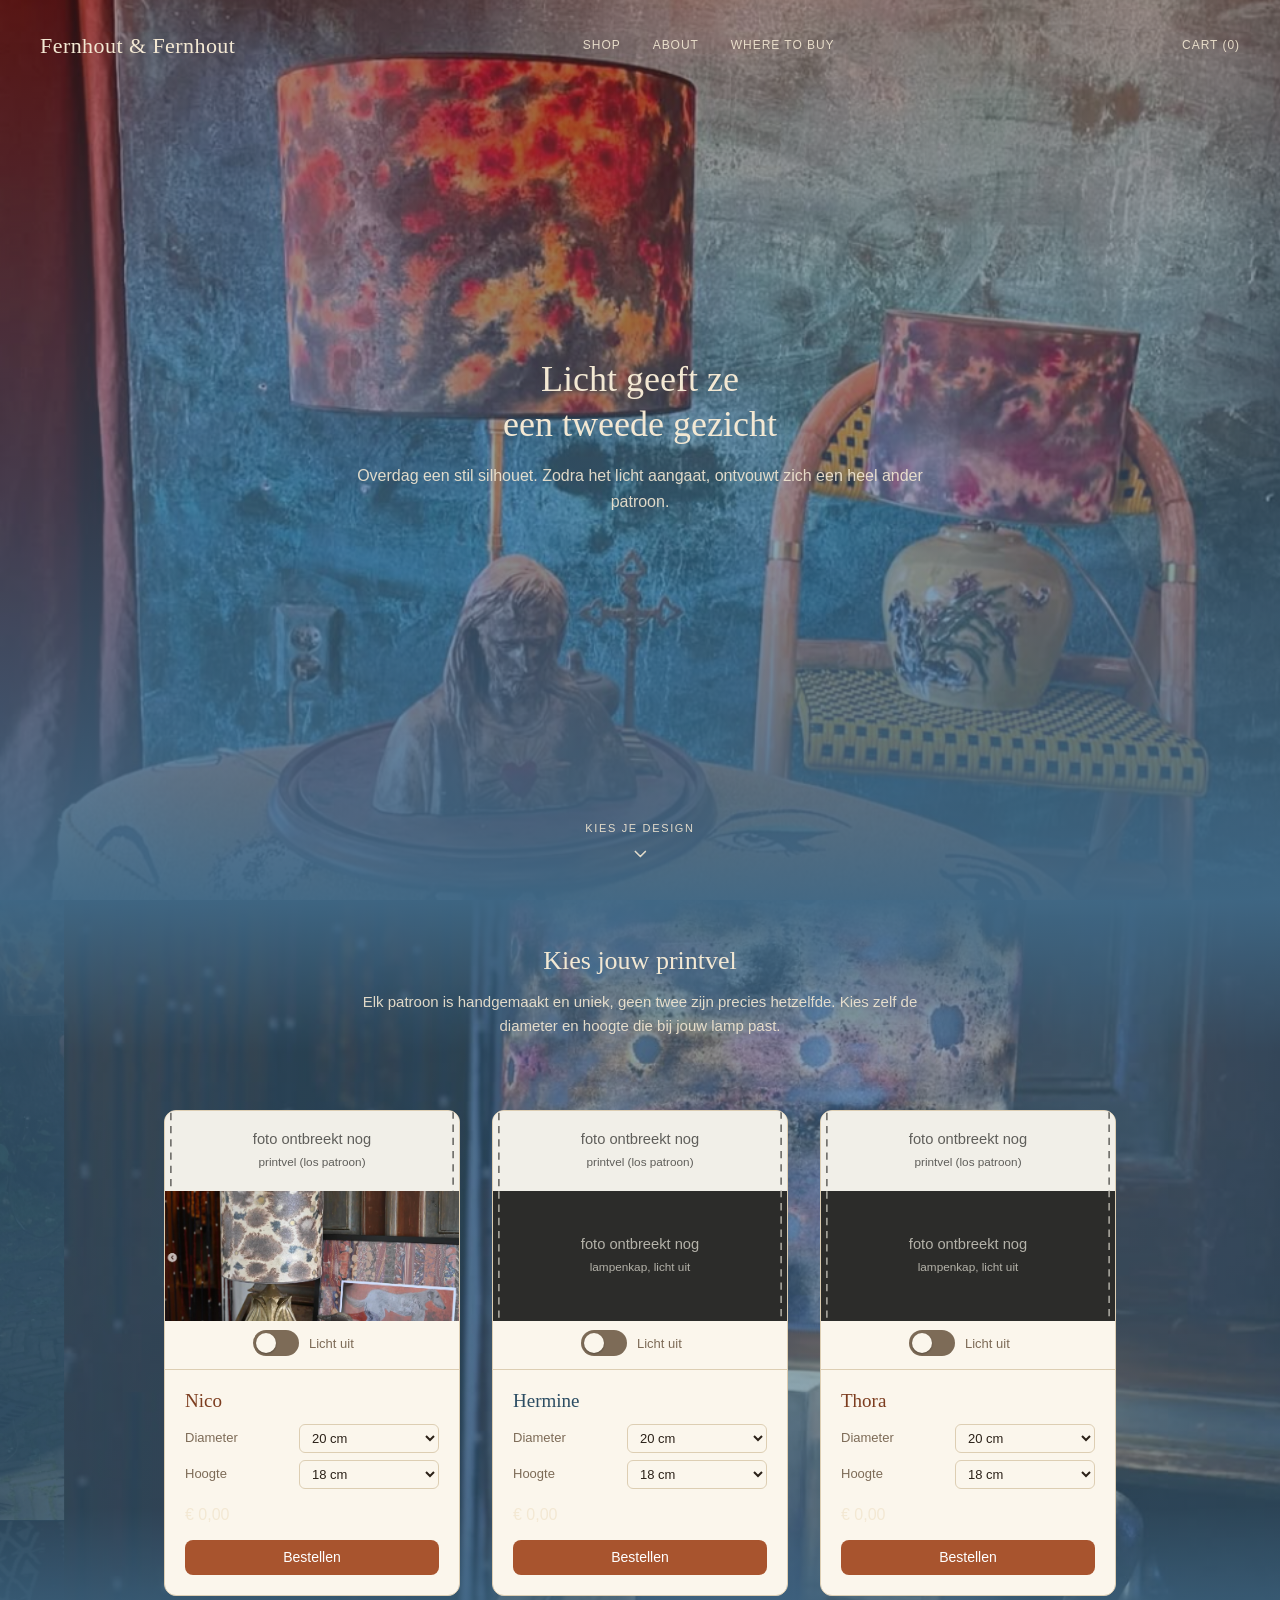
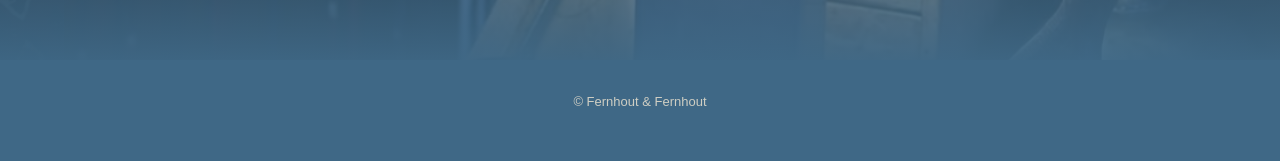
==== index.html @ 8472c324 "Add files via upload" ====
<!DOCTYPE html>
<html lang="nl">
<head>
  <meta charset="UTF-8" />
  <meta name="viewport" content="width=device-width, initial-scale=1.0" />
  <meta name="robots" content="noindex, nofollow" />
  <title>Fernhout & Fernhout - Handgemaakte lampenkappen</title>
  <link rel="stylesheet" href="css/style.css?v=15" />
</head>
<body>
  <section class="hero">
    <div class="hero-overlay"></div>
    <nav class="hero-nav">
      <div class="hero-logo">Fernhout &amp; Fernhout</div>
      <div class="hero-links">
        <a href="#catalog">Shop</a>
        <a href="#about">About</a>
        <a href="#where-to-buy">Where to buy</a>
      </div>
      <a href="#cart" class="hero-cart">Cart (0)</a>
    </nav>
    <div class="hero-content">
      <h1>Licht geeft ze<br />een tweede gezicht</h1>
      <p>Overdag een stil silhouet. Zodra het licht aangaat, ontvouwt zich een heel ander patroon.</p>
    </div>
    <a href="#catalog" class="scroll-cue">
      <span>Kies je design</span>
      <svg viewBox="0 0 24 24" width="20" height="20" fill="none" stroke="currentColor" stroke-width="2">
        <path d="M6 9l6 6 6-6" stroke-linecap="round" stroke-linejoin="round" />
      </svg>
    </a>
  </section>

  <section class="catalog-section">
    <div class="catalog-photo-overlay"></div>
    <section class="catalog-intro">
      <h2>Kies jouw printvel</h2>
      <p>Elk patroon is handgemaakt en uniek, geen twee zijn precies hetzelfde. Kies zelf de diameter en hoogte die bij jouw lamp past.</p>
    </section>

    <main class="catalog" id="catalog"></main>
  </section>

  <section id="about"></section>
  <section id="where-to-buy"></section>

  <footer>
    &copy; Fernhout & Fernhout
  </footer>

  <script src="js/products.js?v=7"></script>
  <script src="js/app.js?v=6"></script>
</body>
</html>
---- css/style.css ----
:root {
  --paper: #ede2ce;
  --ink: #2b2118;
  --muted: #7d6b57;
  --accent: #a8542e;
  --accent-dark: #7c3d1f;
  --ochre: #c98a2e;
  --border: #ddceb3;
  --bordeaux: #502021;
  --bordeaux-dark: #341113;
  --cream: #f3e8d3;
  --petrol: #3f6886;
  --petrol-dark: #2c4d63;
}

* {
  box-sizing: border-box;
}

body {
  margin: 0;
  font-family: -apple-system, BlinkMacSystemFont, "Segoe UI", sans-serif;
  background: var(--petrol);
  color: var(--cream);
  line-height: 1.6;
}

.hero-nav {
  position: absolute;
  top: 0;
  left: 0;
  right: 0;
  z-index: 2;
  display: flex;
  align-items: center;
  justify-content: space-between;
  padding: 1.75rem 2.5rem;
}

.hero-logo {
  font-family: Georgia, "Times New Roman", serif;
  font-size: 22px;
  color: var(--cream);
  letter-spacing: 0.02em;
}

.hero-links {
  display: flex;
  gap: 2rem;
}

.hero-links a,
.hero-cart {
  color: var(--cream);
  text-decoration: none;
  font-size: 12px;
  letter-spacing: 0.08em;
  text-transform: uppercase;
  opacity: 0.9;
}

.hero-links a:hover,
.hero-cart:hover {
  opacity: 1;
  text-decoration: underline;
}

.scroll-cue {
  position: absolute;
  left: 50%;
  bottom: 2.25rem;
  transform: translateX(-50%);
  z-index: 2;
  display: flex;
  flex-direction: column;
  align-items: center;
  gap: 0.4rem;
  color: var(--cream);
  text-decoration: none;
  font-size: 11px;
  letter-spacing: 0.15em;
  text-transform: uppercase;
  opacity: 0.9;
  animation: bounce 2s infinite;
}

.scroll-cue:hover {
  opacity: 1;
}

@keyframes bounce {
  0%, 100% {
    transform: translate(-50%, 0);
  }
  50% {
    transform: translate(-50%, 8px);
  }
}

.hero {
  position: relative;
  min-height: 100vh;
  display: flex;
  align-items: center;
  justify-content: center;
  background-image: url("../images/hero-interior.png");
  background-size: cover;
  background-position: center;
}

.hero-overlay {
  position: absolute;
  inset: 0;
  background: linear-gradient(
    180deg,
    rgba(80, 32, 33, 0.5) 0%,
    rgba(63, 104, 134, 0.55) 55%,
    rgba(63, 104, 134, 0.97) 100%
  );
}

.hero-content {
  position: relative;
  text-align: center;
  color: var(--cream);
  padding: 2rem 1.5rem;
  max-width: 640px;
}

.hero-content h1 {
  font-family: Georgia, "Times New Roman", serif;
  font-weight: 500;
  font-size: 36px;
  line-height: 1.25;
  margin: 0 0 1rem;
}

.hero-content p {
  margin: 0 0 1.75rem;
  font-size: 16px;
  opacity: 0.9;
}

.cta-button {
  display: inline-block;
  background: var(--cream);
  color: var(--bordeaux-dark);
  font-weight: 500;
  padding: 0.85rem 2rem;
  border-radius: 999px;
  text-decoration: none;
  font-size: 15px;
}

.cta-button:hover {
  background: #fff;
}

.catalog {
  position: relative;
  z-index: 2;
  max-width: 1000px;
  margin: 0 auto;
  padding: 2rem 1.5rem 4rem;
  display: grid;
  grid-template-columns: repeat(auto-fit, minmax(280px, 1fr));
  gap: 2rem;
}

.card {
  background: #fbf6ec;
  border: 1px solid var(--border);
  border-radius: 12px;
  overflow: hidden;
  display: flex;
  flex-direction: column;
}

.card-images {
  display: flex;
  flex-direction: column;
}

.card-images .printvel-cell img {
  width: 100%;
  height: 80px;
  object-fit: cover;
  display: block;
  background: var(--paper);
}

.card-images .shade-img {
  width: 100%;
  height: 130px;
  object-fit: cover;
  display: block;
  background: var(--paper);
}

.switch-row {
  display: flex;
  align-items: center;
  justify-content: center;
  gap: 10px;
  padding: 0.6rem 0;
  border-bottom: 1px solid var(--border);
}

.light-switch {
  border: none;
  background: none;
  padding: 0;
  cursor: pointer;
}

.switch-track {
  display: inline-block;
  width: 46px;
  height: 26px;
  background: var(--muted);
  border-radius: 999px;
  position: relative;
  transition: background 0.2s;
}

.switch-thumb {
  position: absolute;
  top: 3px;
  left: 3px;
  width: 20px;
  height: 20px;
  background: #fbf6ec;
  border-radius: 50%;
  transition: transform 0.2s;
  box-shadow: 0 1px 2px rgba(0, 0, 0, 0.3);
}

.light-switch.on .switch-track {
  background: var(--accent-dark);
}

.light-switch.on .switch-thumb {
  transform: translateX(20px);
}

.switch-label {
  font-size: 13px;
  color: var(--muted);
  min-width: 62px;
}

.card-body {
  padding: 1rem 1.25rem 1.25rem;
  flex: 1;
  display: flex;
  flex-direction: column;
}

.card-body h2 {
  margin: 0 0 0.5rem;
  font-family: Georgia, "Times New Roman", serif;
  font-size: 19px;
  font-weight: 500;
  color: var(--accent-dark);
}

.card:nth-child(even) .card-body h2 {
  color: var(--petrol-dark);
}

.card-body p {
  margin: 0 0 1rem;
  color: var(--muted);
  font-size: 14px;
  flex: 1;
}

.catalog-intro {
  position: relative;
  z-index: 2;
  padding: 2.5rem 1.5rem;
  text-align: center;
}

.catalog-intro h2 {
  font-family: Georgia, "Times New Roman", serif;
  font-size: 26px;
  font-weight: 500;
  color: var(--cream);
  margin: 0 0 0.5rem;
}

.catalog-intro p {
  margin: 0 auto;
  max-width: 560px;
  color: var(--cream);
  opacity: 0.9;
  font-size: 15px;
}

.options {
  display: flex;
  flex-direction: column;
  gap: 0.45rem;
  margin-bottom: 0.85rem;
}

.options label {
  display: flex;
  align-items: center;
  justify-content: space-between;
  font-size: 13px;
  color: var(--muted);
  gap: 0.75rem;
}

.options select {
  border: 1px solid var(--border);
  border-radius: 6px;
  background: #fbf6ec;
  color: var(--ink);
  padding: 0.3rem 0.5rem;
  font-size: 13px;
  flex: 1;
  max-width: 140px;
}

.price {
  font-weight: 500;
  margin-bottom: 0.75rem;
}

.buy-button {
  background: var(--accent);
  color: #fff;
  border: none;
  padding: 0.6rem 1rem;
  border-radius: 8px;
  cursor: pointer;
  font-size: 14px;
}

.buy-button:hover {
  opacity: 0.9;
}

.catalog-section {
  position: relative;
  background-image: url("../images/section-lamp.jpg");
  background-size: cover;
  background-position: center;
}

.catalog-photo-overlay {
  position: absolute;
  inset: 0;
  background: linear-gradient(
    180deg,
    rgba(63, 104, 134, 0.97) 0%,
    rgba(63, 104, 134, 0.6) 20%,
    rgba(63, 104, 134, 0.6) 80%,
    rgba(63, 104, 134, 0.97) 100%
  );
}

footer {
  text-align: center;
  padding: 2rem 1.5rem 3rem;
  color: var(--cream);
  opacity: 0.8;
  font-size: 13px;
}
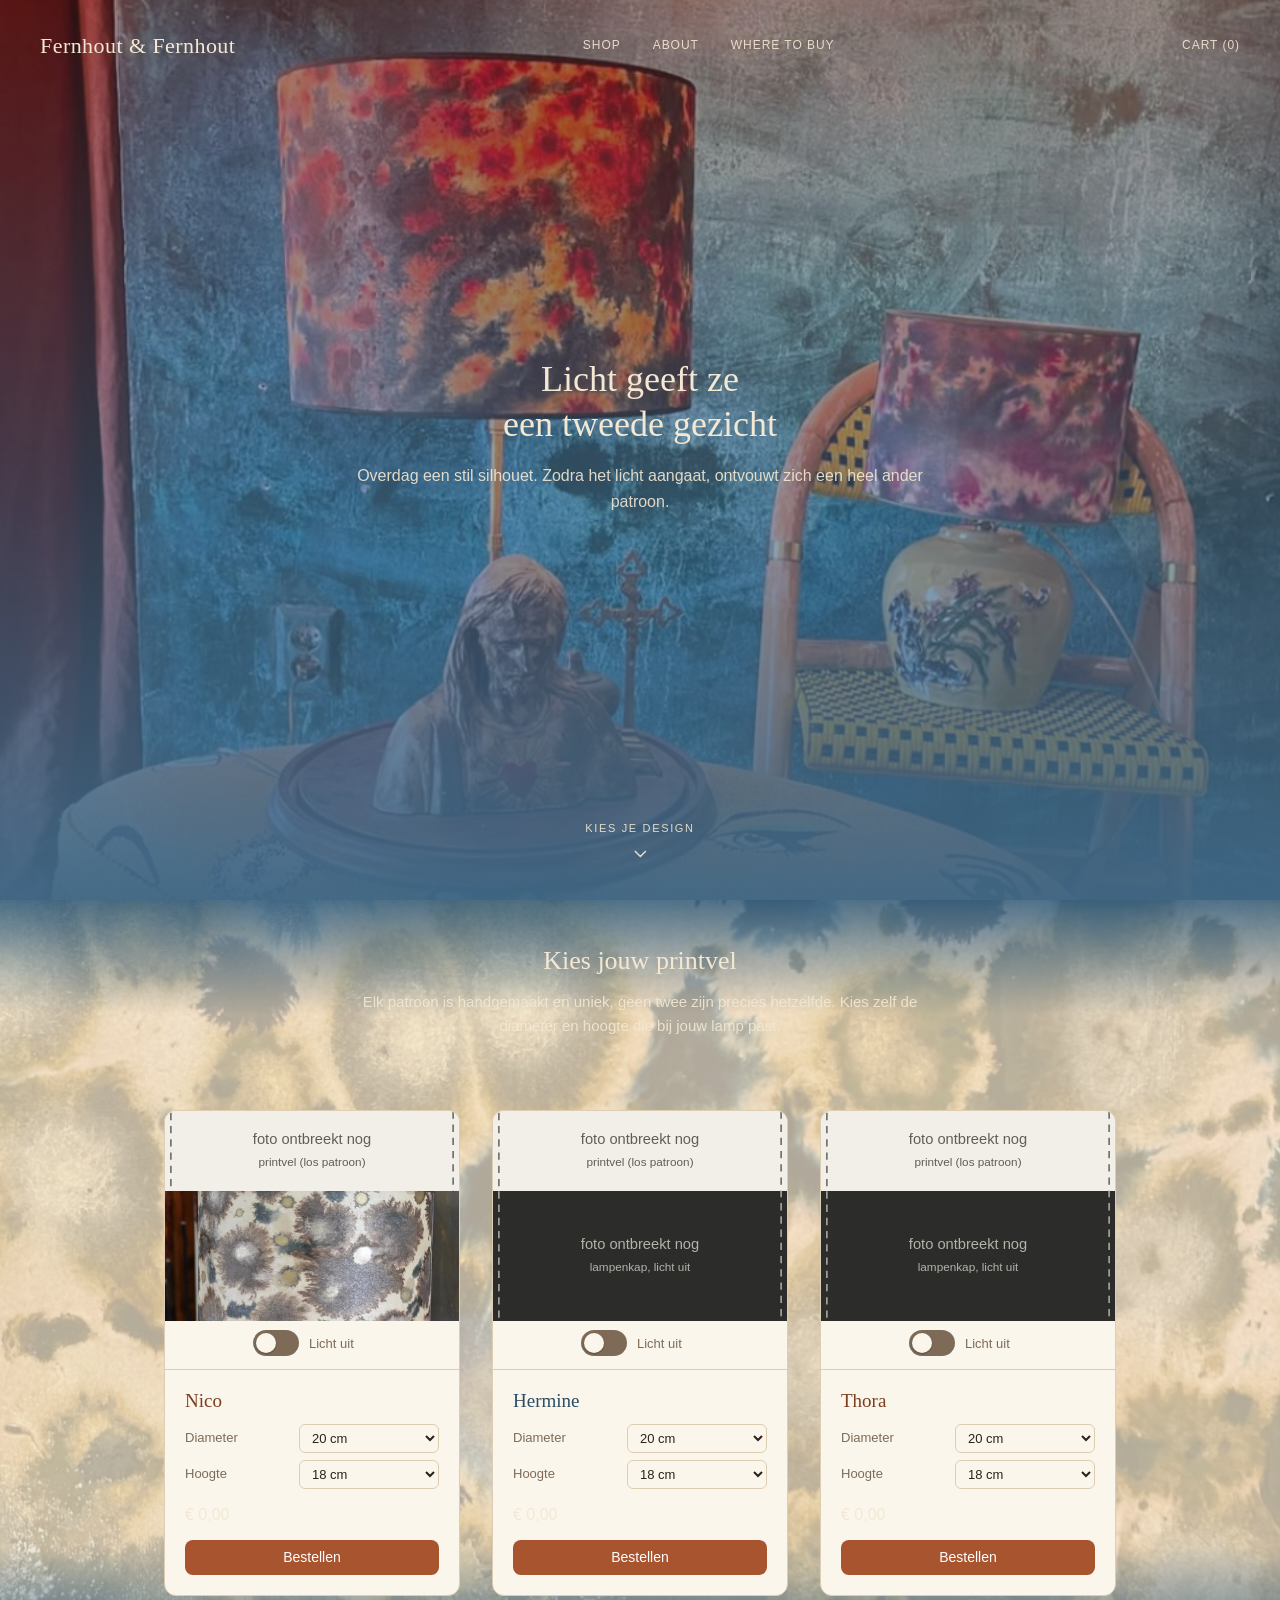
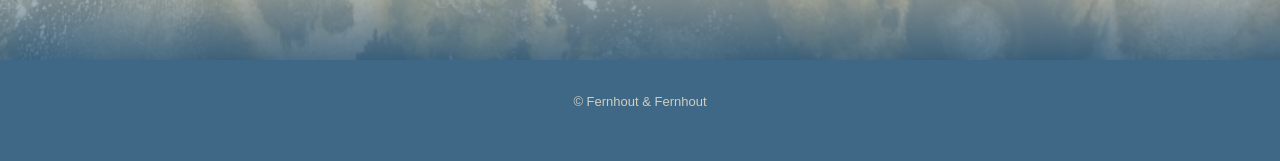
==== commit 7c40b42a: "Add files via upload" ====
--- a/index.html
+++ b/index.html
@@ -5,7 +5,7 @@
   <meta name="viewport" content="width=device-width, initial-scale=1.0" />
   <meta name="robots" content="noindex, nofollow" />
   <title>Fernhout & Fernhout - Handgemaakte lampenkappen</title>
-  <link rel="stylesheet" href="css/style.css?v=15" />
+  <link rel="stylesheet" href="css/style.css?v=16" />
 </head>
 <body>
   <section class="hero">
--- a/css/style.css
+++ b/css/style.css
@@ -346,7 +346,7 @@
 
 .catalog-section {
   position: relative;
-  background-image: url("../images/section-lamp.jpg");
+  background-image: url("../images/section-printvel.jpg");
   background-size: cover;
   background-position: center;
 }
@@ -356,10 +356,10 @@
   inset: 0;
   background: linear-gradient(
     180deg,
-    rgba(63, 104, 134, 0.97) 0%,
-    rgba(63, 104, 134, 0.6) 20%,
-    rgba(63, 104, 134, 0.6) 80%,
-    rgba(63, 104, 134, 0.97) 100%
+    rgba(63, 104, 134, 0.9) 0%,
+    rgba(243, 232, 211, 0.72) 15%,
+    rgba(243, 232, 211, 0.72) 85%,
+    rgba(63, 104, 134, 0.9) 100%
   );
 }
 
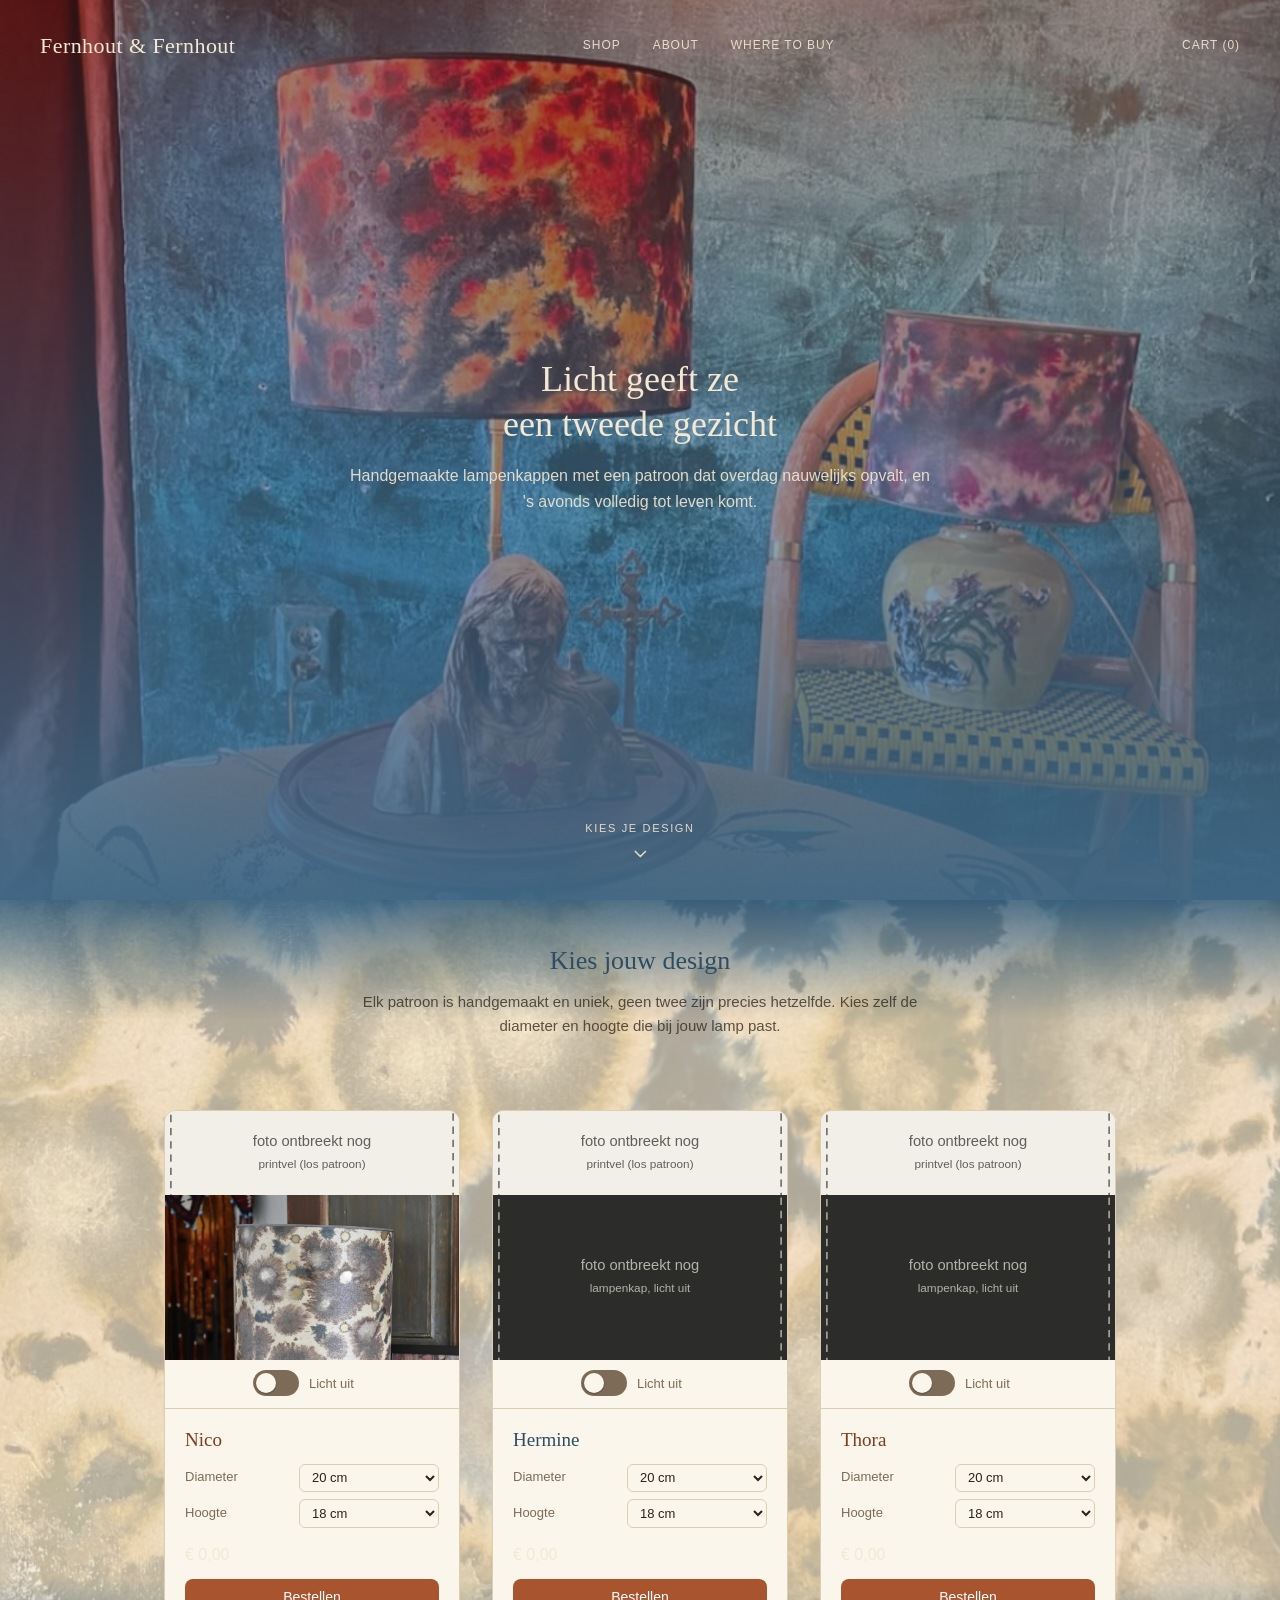
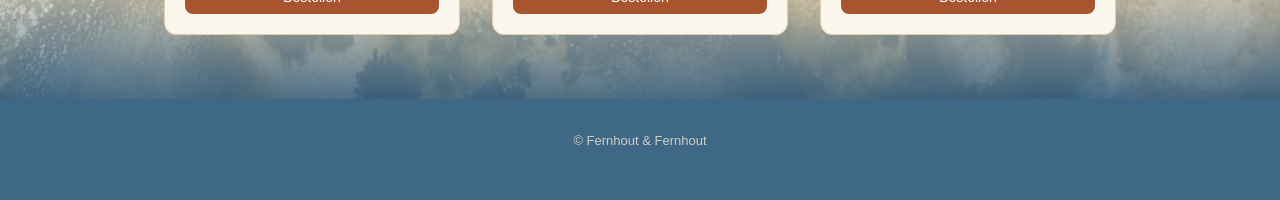
==== commit 8c40e0f0: "Add files via upload" ====
--- a/index.html
+++ b/index.html
@@ -5,7 +5,7 @@
   <meta name="viewport" content="width=device-width, initial-scale=1.0" />
   <meta name="robots" content="noindex, nofollow" />
   <title>Fernhout & Fernhout - Handgemaakte lampenkappen</title>
-  <link rel="stylesheet" href="css/style.css?v=16" />
+  <link rel="stylesheet" href="css/style.css?v=18" />
 </head>
 <body>
   <section class="hero">
@@ -21,7 +21,7 @@
     </nav>
     <div class="hero-content">
       <h1>Licht geeft ze<br />een tweede gezicht</h1>
-      <p>Overdag een stil silhouet. Zodra het licht aangaat, ontvouwt zich een heel ander patroon.</p>
+      <p>Handgemaakte lampenkappen met een patroon dat overdag nauwelijks opvalt, en 's avonds volledig tot leven komt.</p>
     </div>
     <a href="#catalog" class="scroll-cue">
       <span>Kies je design</span>
@@ -34,7 +34,7 @@
   <section class="catalog-section">
     <div class="catalog-photo-overlay"></div>
     <section class="catalog-intro">
-      <h2>Kies jouw printvel</h2>
+      <h2>Kies jouw design</h2>
       <p>Elk patroon is handgemaakt en uniek, geen twee zijn precies hetzelfde. Kies zelf de diameter en hoogte die bij jouw lamp past.</p>
     </section>
 
--- a/css/style.css
+++ b/css/style.css
@@ -183,7 +183,7 @@
 
 .card-images .printvel-cell img {
   width: 100%;
-  height: 80px;
+  aspect-ratio: 3.5 / 1;
   object-fit: cover;
   display: block;
   background: var(--paper);
@@ -191,7 +191,7 @@
 
 .card-images .shade-img {
   width: 100%;
-  height: 130px;
+  aspect-ratio: 16 / 9;
   object-fit: cover;
   display: block;
   background: var(--paper);
@@ -286,15 +286,15 @@
   font-family: Georgia, "Times New Roman", serif;
   font-size: 26px;
   font-weight: 500;
-  color: var(--cream);
+  color: var(--petrol-dark);
   margin: 0 0 0.5rem;
 }
 
 .catalog-intro p {
   margin: 0 auto;
   max-width: 560px;
-  color: var(--cream);
-  opacity: 0.9;
+  color: var(--ink);
+  opacity: 0.75;
   font-size: 15px;
 }
 
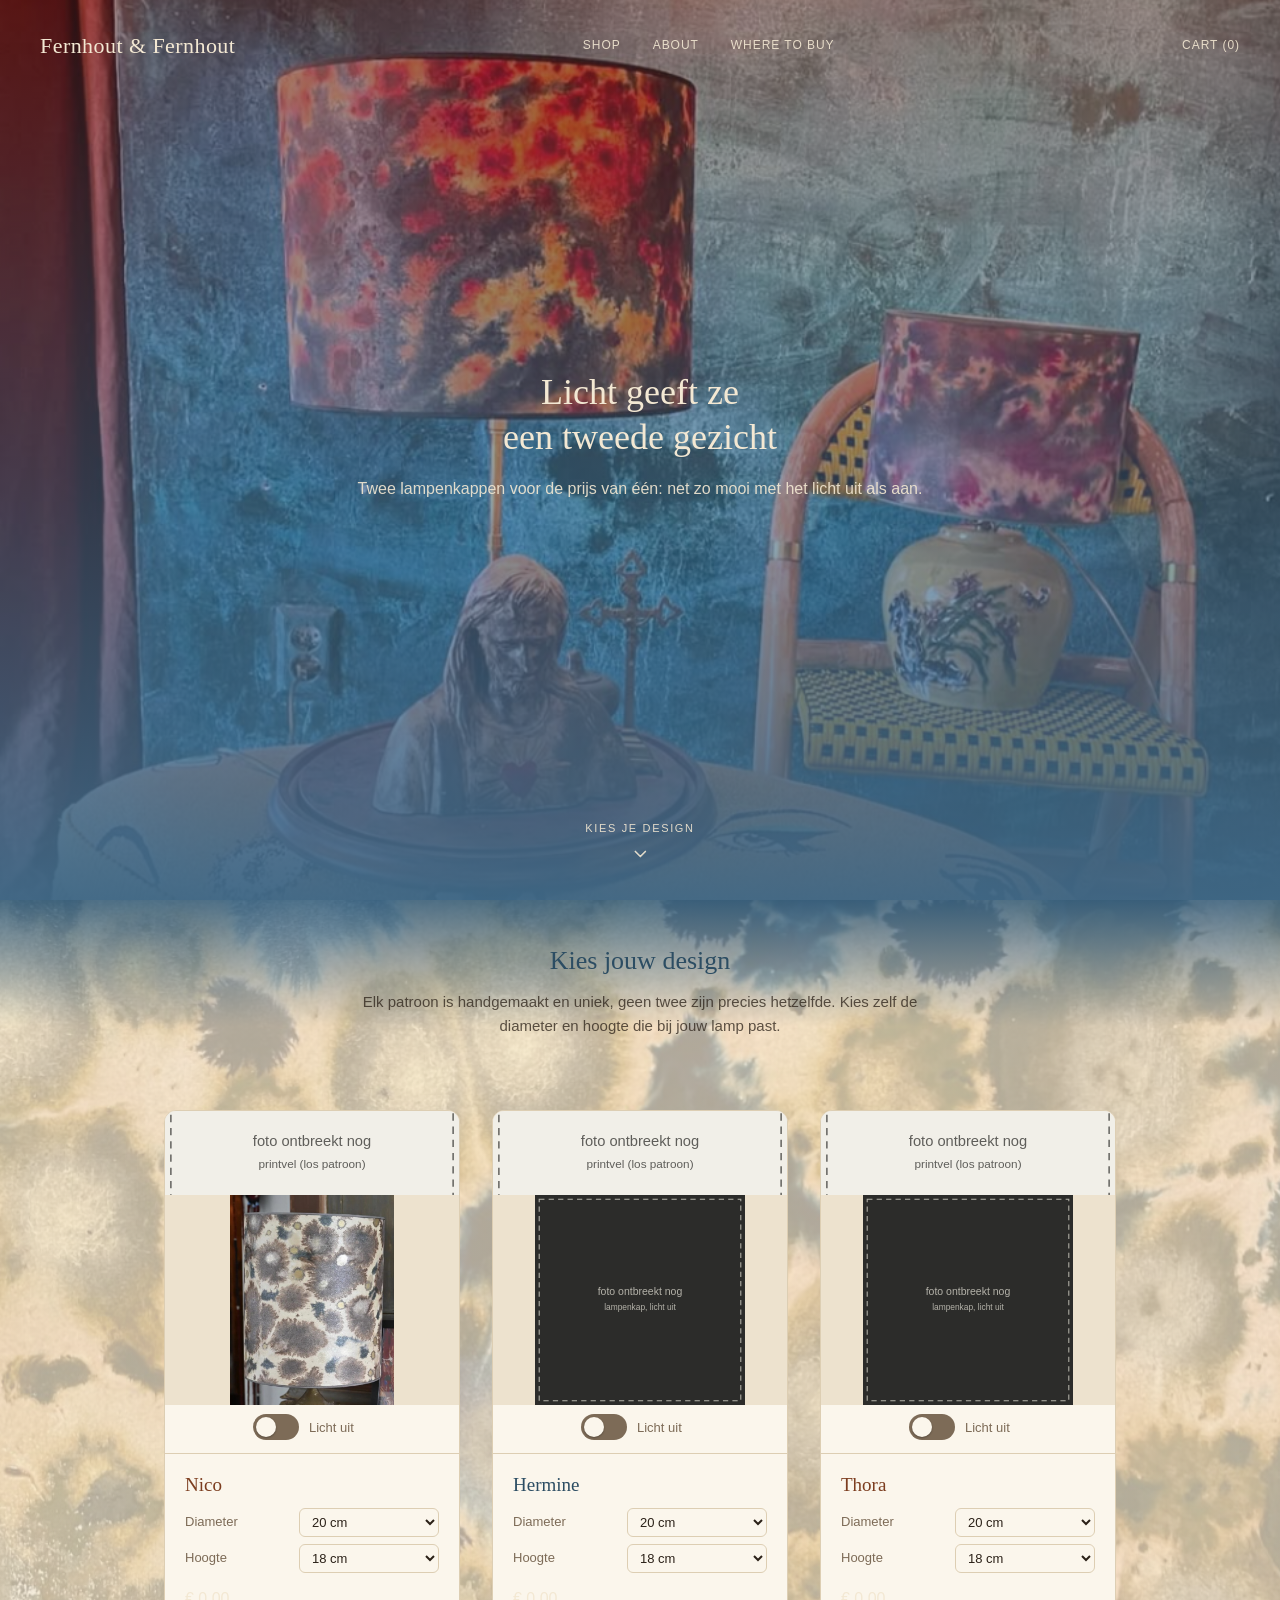
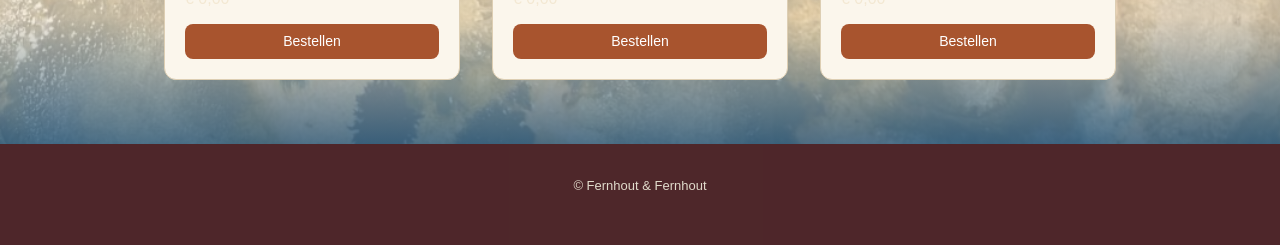
==== commit fdda65c9: "Add files via upload" ====
--- a/index.html
+++ b/index.html
@@ -5,7 +5,7 @@
   <meta name="viewport" content="width=device-width, initial-scale=1.0" />
   <meta name="robots" content="noindex, nofollow" />
   <title>Fernhout & Fernhout - Handgemaakte lampenkappen</title>
-  <link rel="stylesheet" href="css/style.css?v=18" />
+  <link rel="stylesheet" href="css/style.css?v=20" />
 </head>
 <body>
   <section class="hero">
@@ -18,10 +18,21 @@
         <a href="#where-to-buy">Where to buy</a>
       </div>
       <a href="#cart" class="hero-cart">Cart (0)</a>
+      <button class="hamburger" type="button" aria-label="Menu openen" aria-expanded="false">
+        <span></span>
+        <span></span>
+        <span></span>
+      </button>
     </nav>
+    <div class="mobile-menu">
+      <a href="#catalog">Shop</a>
+      <a href="#about">About</a>
+      <a href="#where-to-buy">Where to buy</a>
+      <a href="#cart">Cart (0)</a>
+    </div>
     <div class="hero-content">
       <h1>Licht geeft ze<br />een tweede gezicht</h1>
-      <p>Handgemaakte lampenkappen met een patroon dat overdag nauwelijks opvalt, en 's avonds volledig tot leven komt.</p>
+      <p>Twee lampenkappen voor de prijs van één: net zo mooi met het licht uit als aan.</p>
     </div>
     <a href="#catalog" class="scroll-cue">
       <span>Kies je design</span>
@@ -49,6 +60,6 @@
   </footer>
 
   <script src="js/products.js?v=7"></script>
-  <script src="js/app.js?v=6"></script>
+  <script src="js/app.js?v=7"></script>
 </body>
 </html>
--- a/css/style.css
+++ b/css/style.css
@@ -65,6 +65,69 @@
   text-decoration: underline;
 }
 
+.hamburger {
+  display: none;
+  position: relative;
+  z-index: 2;
+  flex-direction: column;
+  justify-content: center;
+  gap: 5px;
+  width: 28px;
+  height: 22px;
+  background: none;
+  border: none;
+  cursor: pointer;
+  padding: 0;
+}
+
+.hamburger span {
+  display: block;
+  width: 100%;
+  height: 2px;
+  background: var(--cream);
+}
+
+.mobile-menu {
+  display: none;
+  position: absolute;
+  top: 68px;
+  left: 0;
+  right: 0;
+  z-index: 3;
+  flex-direction: column;
+  background: var(--bordeaux-dark);
+  padding: 0.5rem 2.5rem 1.25rem;
+}
+
+.mobile-menu.open {
+  display: flex;
+}
+
+.mobile-menu a {
+  color: var(--cream);
+  text-decoration: none;
+  font-size: 13px;
+  letter-spacing: 0.06em;
+  text-transform: uppercase;
+  padding: 0.75rem 0;
+  border-bottom: 1px solid rgba(243, 232, 211, 0.15);
+}
+
+.mobile-menu a:last-child {
+  border-bottom: none;
+}
+
+@media (max-width: 640px) {
+  .hero-links,
+  .hero-cart {
+    display: none;
+  }
+
+  .hamburger {
+    display: flex;
+  }
+}
+
 .scroll-cue {
   position: absolute;
   left: 50%;
@@ -191,8 +254,8 @@
 
 .card-images .shade-img {
   width: 100%;
-  aspect-ratio: 16 / 9;
-  object-fit: cover;
+  height: 210px;
+  object-fit: contain;
   display: block;
   background: var(--paper);
 }
@@ -364,9 +427,10 @@
 }
 
 footer {
+  background: var(--bordeaux);
   text-align: center;
   padding: 2rem 1.5rem 3rem;
   color: var(--cream);
-  opacity: 0.8;
+  opacity: 0.9;
   font-size: 13px;
 }
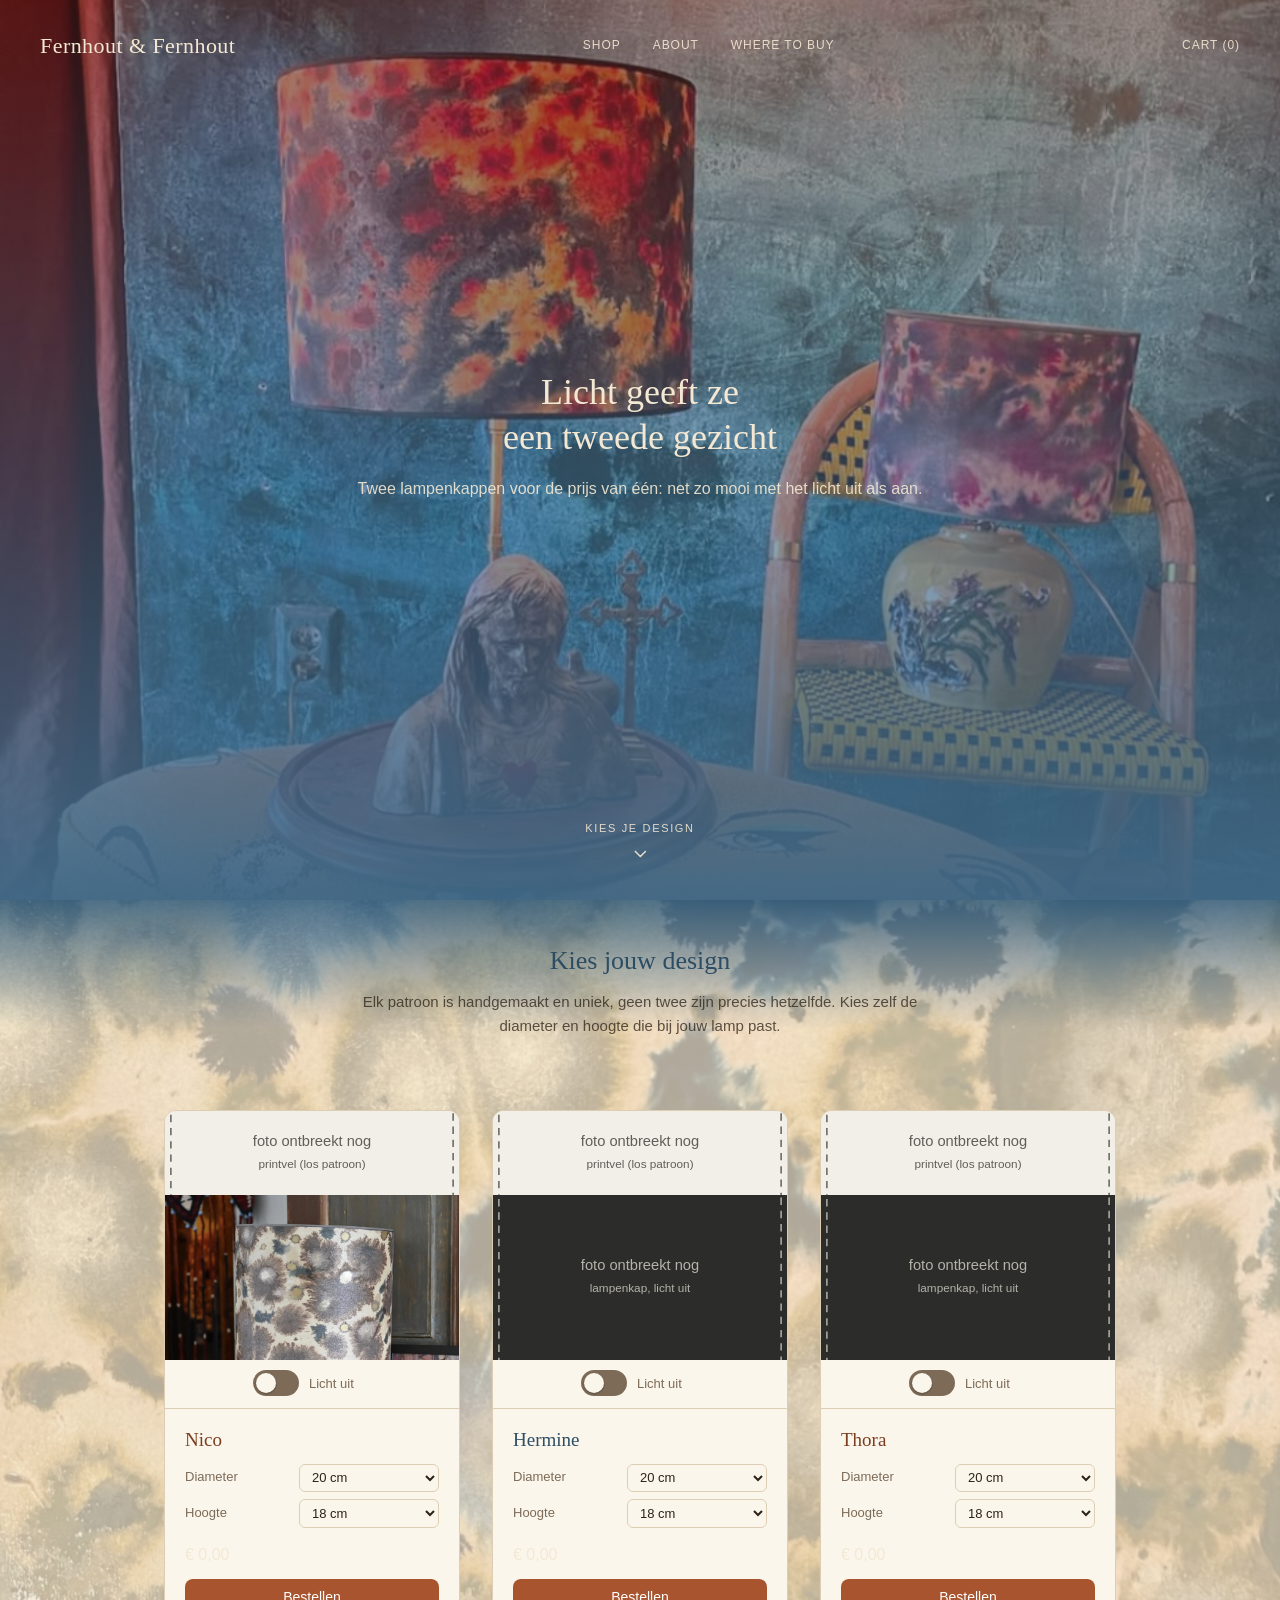
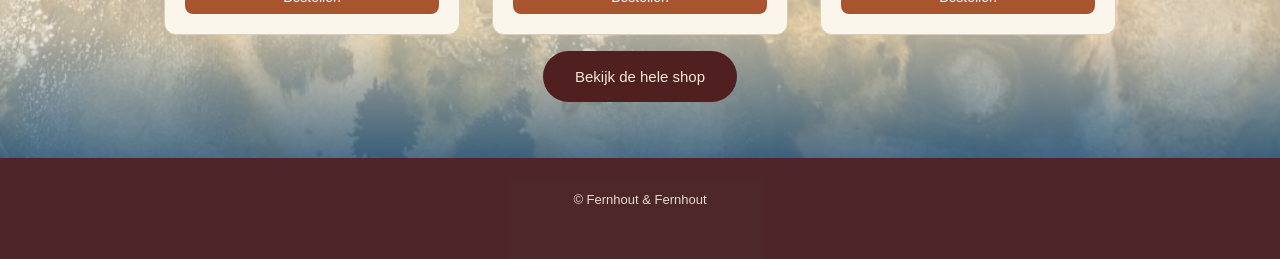
==== commit a92ab906: "Add files via upload" ====
--- a/index.html
+++ b/index.html
@@ -5,7 +5,7 @@
   <meta name="viewport" content="width=device-width, initial-scale=1.0" />
   <meta name="robots" content="noindex, nofollow" />
   <title>Fernhout & Fernhout - Handgemaakte lampenkappen</title>
-  <link rel="stylesheet" href="css/style.css?v=20" />
+  <link rel="stylesheet" href="css/style.css?v=22" />
 </head>
 <body>
   <section class="hero">
@@ -50,6 +50,10 @@
     </section>
 
     <main class="catalog" id="catalog"></main>
+
+    <div class="view-all-row">
+      <a href="shop.html" class="cta-button">Bekijk de hele shop</a>
+    </div>
   </section>
 
   <section id="about"></section>
--- a/css/style.css
+++ b/css/style.css
@@ -25,6 +25,15 @@
   line-height: 1.6;
 }
 
+.shop-header {
+  position: relative;
+  background: var(--bordeaux);
+  display: flex;
+  align-items: center;
+  justify-content: space-between;
+  padding: 1.25rem 2.5rem;
+}
+
 .hero-nav {
   position: absolute;
   top: 0;
@@ -224,10 +233,26 @@
   z-index: 2;
   max-width: 1000px;
   margin: 0 auto;
-  padding: 2rem 1.5rem 4rem;
+  padding: 2rem 1.5rem 1rem;
   display: grid;
   grid-template-columns: repeat(auto-fit, minmax(280px, 1fr));
   gap: 2rem;
+}
+
+.view-all-row {
+  position: relative;
+  z-index: 2;
+  text-align: center;
+  padding: 0 1.5rem 3.5rem;
+}
+
+.view-all-row .cta-button {
+  background: var(--bordeaux);
+  color: var(--cream);
+}
+
+.view-all-row .cta-button:hover {
+  background: var(--bordeaux-dark);
 }
 
 .card {
@@ -254,8 +279,8 @@
 
 .card-images .shade-img {
   width: 100%;
-  height: 210px;
-  object-fit: contain;
+  aspect-ratio: 16 / 9;
+  object-fit: cover;
   display: block;
   background: var(--paper);
 }
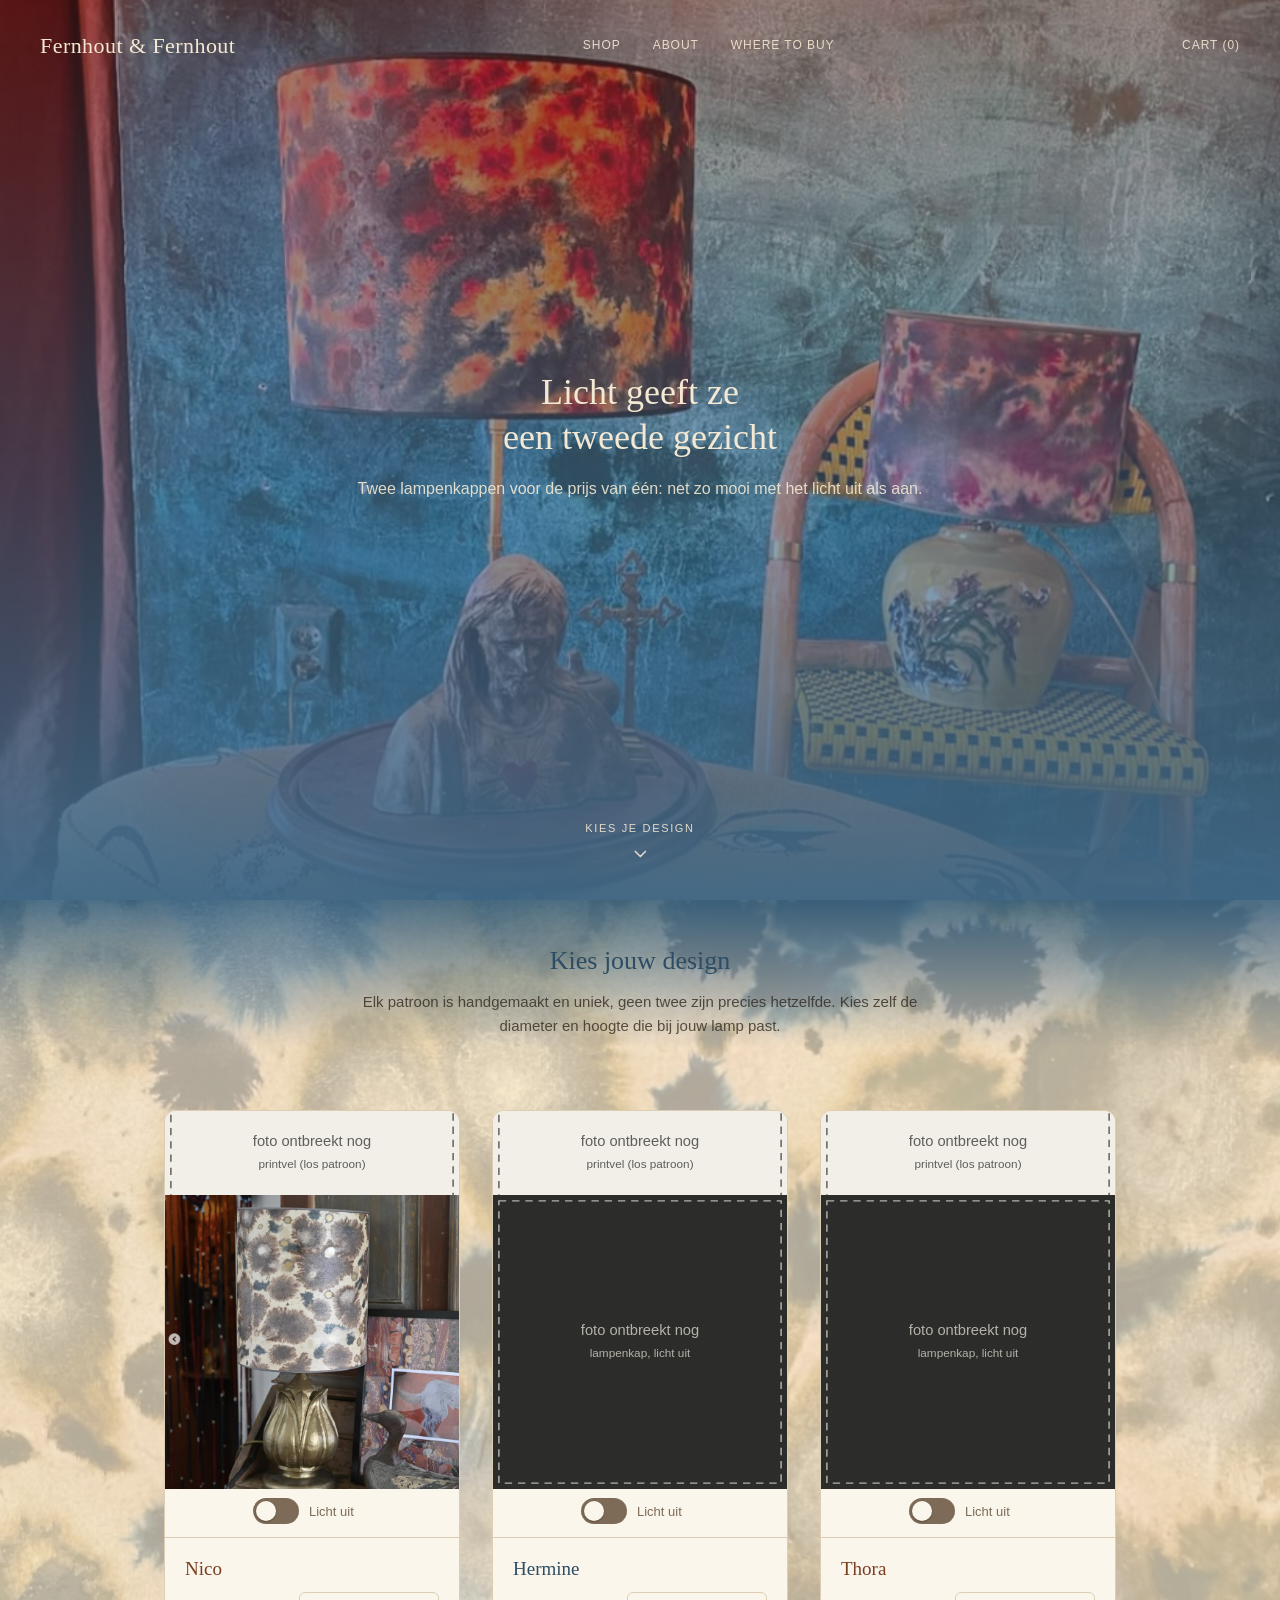
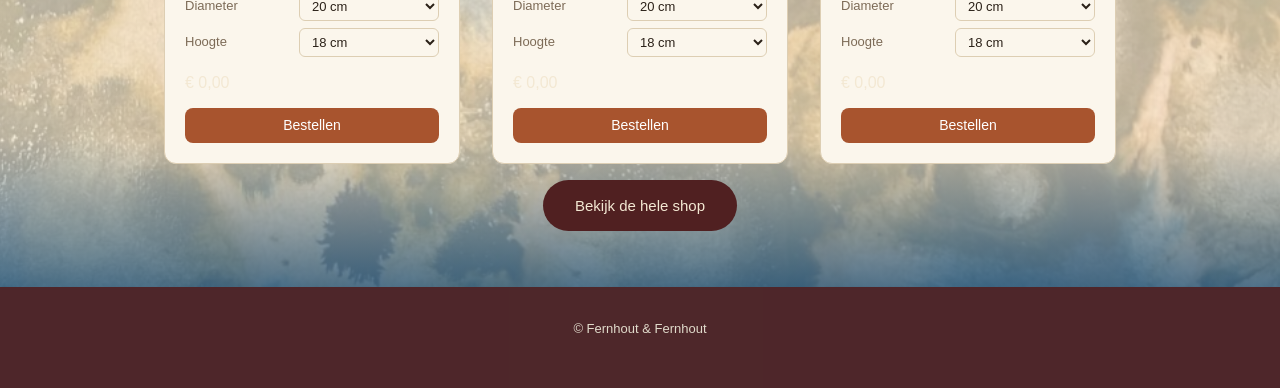
==== commit ae2e15d8: "Add files via upload" ====
--- a/index.html
+++ b/index.html
@@ -5,7 +5,7 @@
   <meta name="viewport" content="width=device-width, initial-scale=1.0" />
   <meta name="robots" content="noindex, nofollow" />
   <title>Fernhout & Fernhout - Handgemaakte lampenkappen</title>
-  <link rel="stylesheet" href="css/style.css?v=22" />
+  <link rel="stylesheet" href="css/style.css?v=24" />
 </head>
 <body>
   <section class="hero">
@@ -63,7 +63,7 @@
     &copy; Fernhout & Fernhout
   </footer>
 
-  <script src="js/products.js?v=7"></script>
+  <script src="js/products.js?v=8"></script>
   <script src="js/app.js?v=7"></script>
 </body>
 </html>
--- a/css/style.css
+++ b/css/style.css
@@ -25,15 +25,6 @@
   line-height: 1.6;
 }
 
-.shop-header {
-  position: relative;
-  background: var(--bordeaux);
-  display: flex;
-  align-items: center;
-  justify-content: space-between;
-  padding: 1.25rem 2.5rem;
-}
-
 .hero-nav {
   position: absolute;
   top: 0;
@@ -51,6 +42,11 @@
   font-size: 22px;
   color: var(--cream);
   letter-spacing: 0.02em;
+  text-decoration: none;
+}
+
+.catalog-section.has-nav {
+  padding-top: 5.5rem;
 }
 
 .hero-links {
@@ -279,7 +275,7 @@
 
 .card-images .shade-img {
   width: 100%;
-  aspect-ratio: 16 / 9;
+  aspect-ratio: 1 / 1;
   object-fit: cover;
   display: block;
   background: var(--paper);
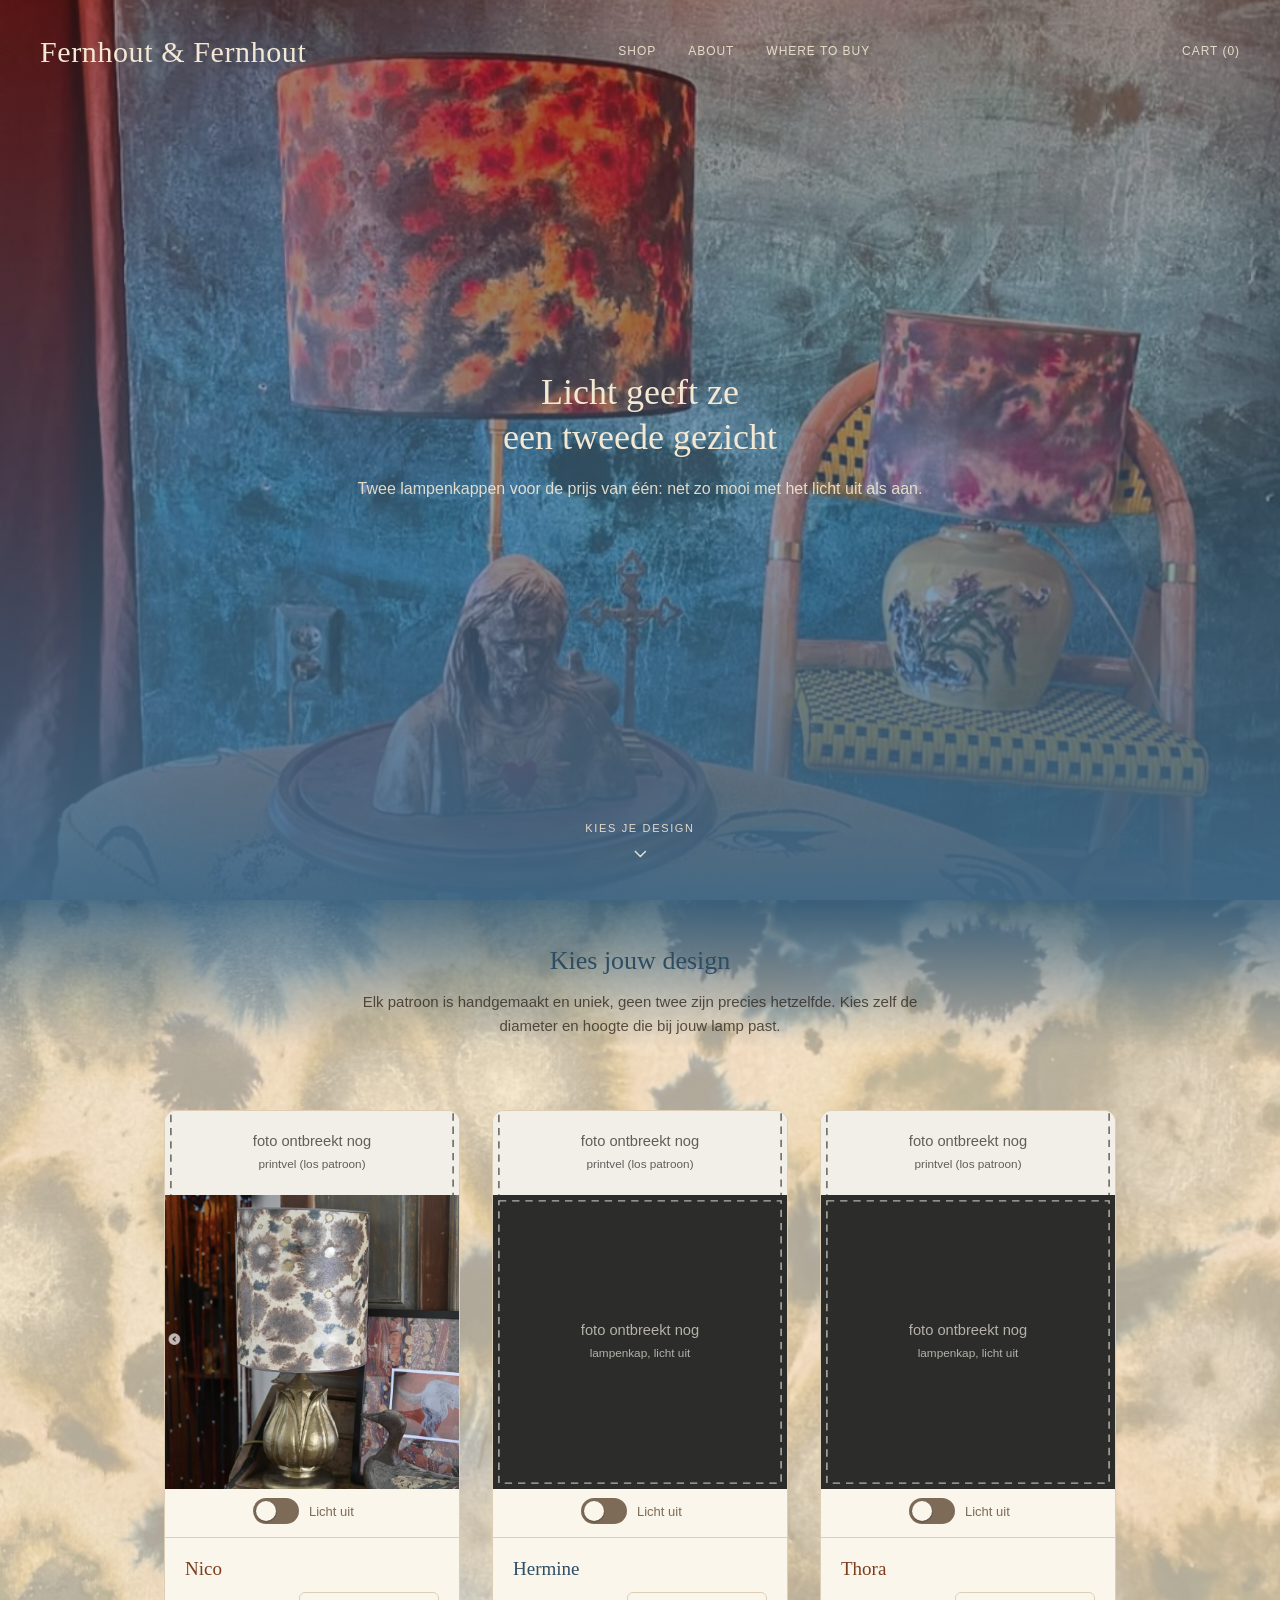
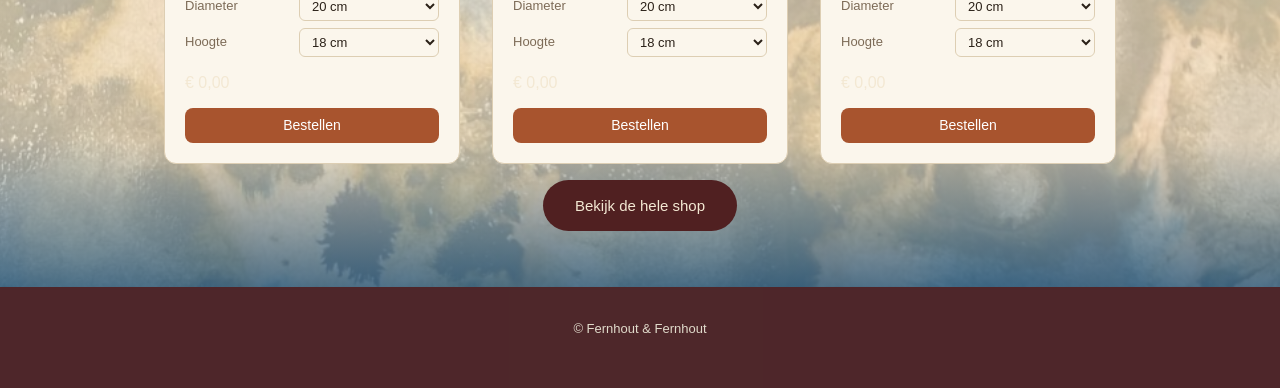
==== commit d34fc7bc: "Add files via upload" ====
--- a/index.html
+++ b/index.html
@@ -5,7 +5,8 @@
   <meta name="viewport" content="width=device-width, initial-scale=1.0" />
   <meta name="robots" content="noindex, nofollow" />
   <title>Fernhout & Fernhout - Handgemaakte lampenkappen</title>
-  <link rel="stylesheet" href="css/style.css?v=24" />
+  <link rel="stylesheet" href="css/style.css?v=27" />
+  <link href="https://db.onlinewebfonts.com/c/17d24beb28415462d4cb742152bf4b9a?family=Boecklins+Universe" rel="stylesheet" />
 </head>
 <body>
   <section class="hero">
@@ -63,7 +64,7 @@
     &copy; Fernhout & Fernhout
   </footer>
 
-  <script src="js/products.js?v=8"></script>
-  <script src="js/app.js?v=7"></script>
+  <script src="js/products.js?v=9"></script>
+  <script src="js/app.js?v=8"></script>
 </body>
 </html>
--- a/css/style.css
+++ b/css/style.css
@@ -38,8 +38,8 @@
 }
 
 .hero-logo {
-  font-family: Georgia, "Times New Roman", serif;
-  font-size: 22px;
+  font-family: "Boecklins Universe", "Arnold Böcklin", Georgia, serif;
+  font-size: 30px;
   color: var(--cream);
   letter-spacing: 0.02em;
   text-decoration: none;
@@ -68,6 +68,20 @@
 .hero-cart:hover {
   opacity: 1;
   text-decoration: underline;
+}
+
+.hero-links a.active,
+.mobile-menu a.active {
+  opacity: 1;
+  background: rgba(243, 232, 211, 0.18);
+  border-radius: 999px;
+  padding: 0.3rem 0.75rem;
+  margin: -0.3rem -0.75rem;
+}
+
+.mobile-menu a.active {
+  border-radius: 6px;
+  margin: 0;
 }
 
 .hamburger {
@@ -352,6 +366,136 @@
   color: var(--petrol-dark);
 }
 
+.product-name-link {
+  cursor: pointer;
+}
+
+.product-name-link:hover {
+  text-decoration: underline;
+}
+
+.modal-backdrop {
+  position: fixed;
+  inset: 0;
+  z-index: 10;
+  background: rgba(43, 33, 24, 0.75);
+  display: flex;
+  align-items: center;
+  justify-content: center;
+  padding: 1.5rem;
+}
+
+.modal-card {
+  position: relative;
+  background: #fbf6ec;
+  border-radius: 14px;
+  max-width: 900px;
+  width: 100%;
+  max-height: 90vh;
+  overflow-y: auto;
+  display: flex;
+  flex-wrap: wrap;
+}
+
+.modal-close {
+  position: absolute;
+  top: 0.75rem;
+  right: 1rem;
+  z-index: 2;
+  background: none;
+  border: none;
+  font-size: 28px;
+  line-height: 1;
+  color: var(--muted);
+  cursor: pointer;
+}
+
+.modal-media {
+  flex: 1 1 340px;
+  padding: 1.5rem;
+  border-right: 1px solid var(--border);
+}
+
+.modal-breadcrumb {
+  font-size: 12px;
+  letter-spacing: 0.05em;
+  text-transform: uppercase;
+  color: var(--muted);
+  margin-bottom: 0.75rem;
+}
+
+.modal-shade-img {
+  width: 100%;
+  aspect-ratio: 1 / 1;
+  object-fit: cover;
+  border-radius: 8px;
+  display: block;
+  background: var(--paper);
+}
+
+.modal-info {
+  flex: 1 1 320px;
+  padding: 1.5rem 1.75rem;
+}
+
+.modal-info h2 {
+  font-family: Georgia, "Times New Roman", serif;
+  font-size: 24px;
+  color: var(--accent-dark);
+  margin: 0 0 0.75rem;
+}
+
+.modal-description {
+  color: var(--ink);
+  opacity: 0.85;
+  font-size: 14px;
+  margin: 0 0 1.25rem;
+}
+
+.modal-colors {
+  margin-bottom: 1.25rem;
+}
+
+.modal-colors-label {
+  display: block;
+  font-size: 12px;
+  letter-spacing: 0.05em;
+  text-transform: uppercase;
+  color: var(--muted);
+  margin-bottom: 0.5rem;
+}
+
+.modal-colors-pending {
+  font-size: 13px;
+  color: var(--muted);
+  margin: 0;
+}
+
+.color-chips {
+  display: flex;
+  flex-wrap: wrap;
+  gap: 0.5rem;
+}
+
+.color-chip {
+  display: flex;
+  align-items: center;
+  gap: 0.4rem;
+  font-size: 13px;
+  color: var(--ink);
+  border: 1px solid var(--border);
+  border-radius: 999px;
+  padding: 0.25rem 0.65rem 0.25rem 0.4rem;
+}
+
+.color-dot {
+  width: 14px;
+  height: 14px;
+  border-radius: 50%;
+  display: inline-block;
+  border: 1px solid rgba(0, 0, 0, 0.15);
+}
+
 .card-body p {
   margin: 0 0 1rem;
   color: var(--muted);
